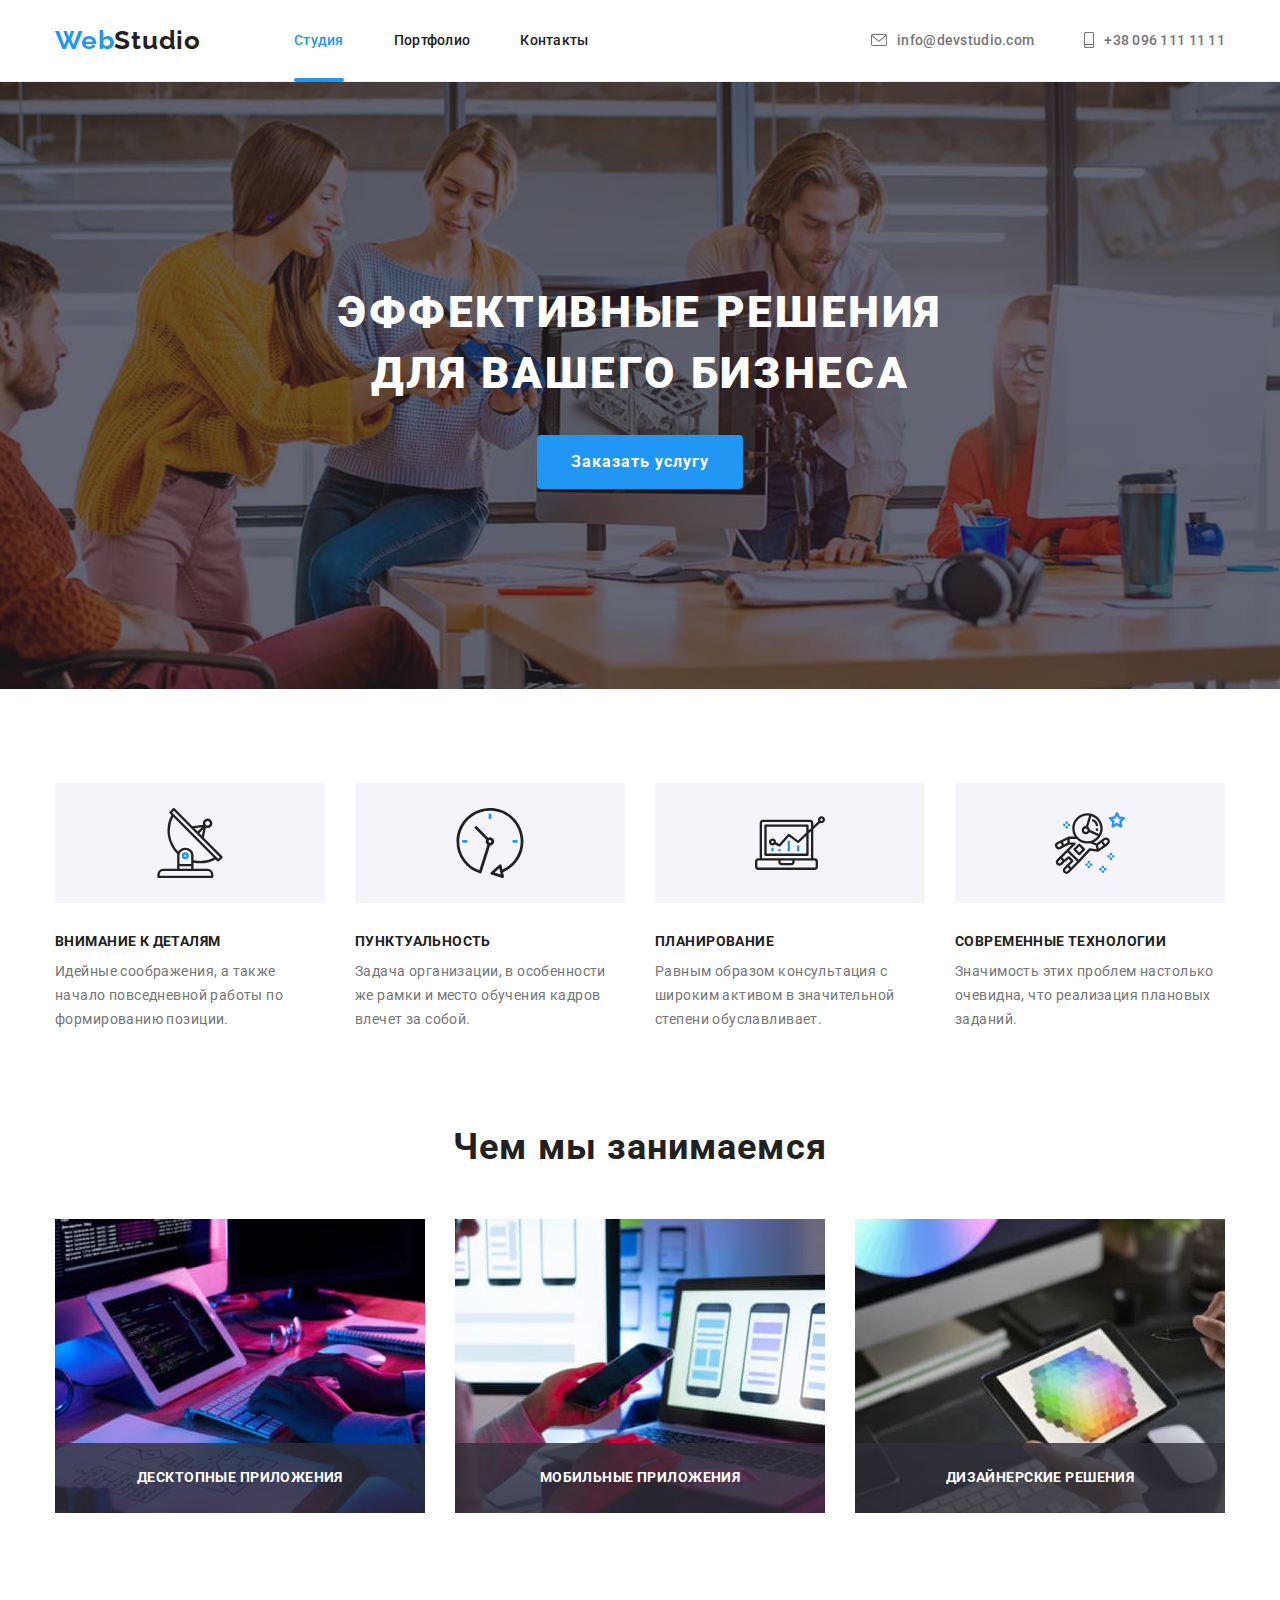
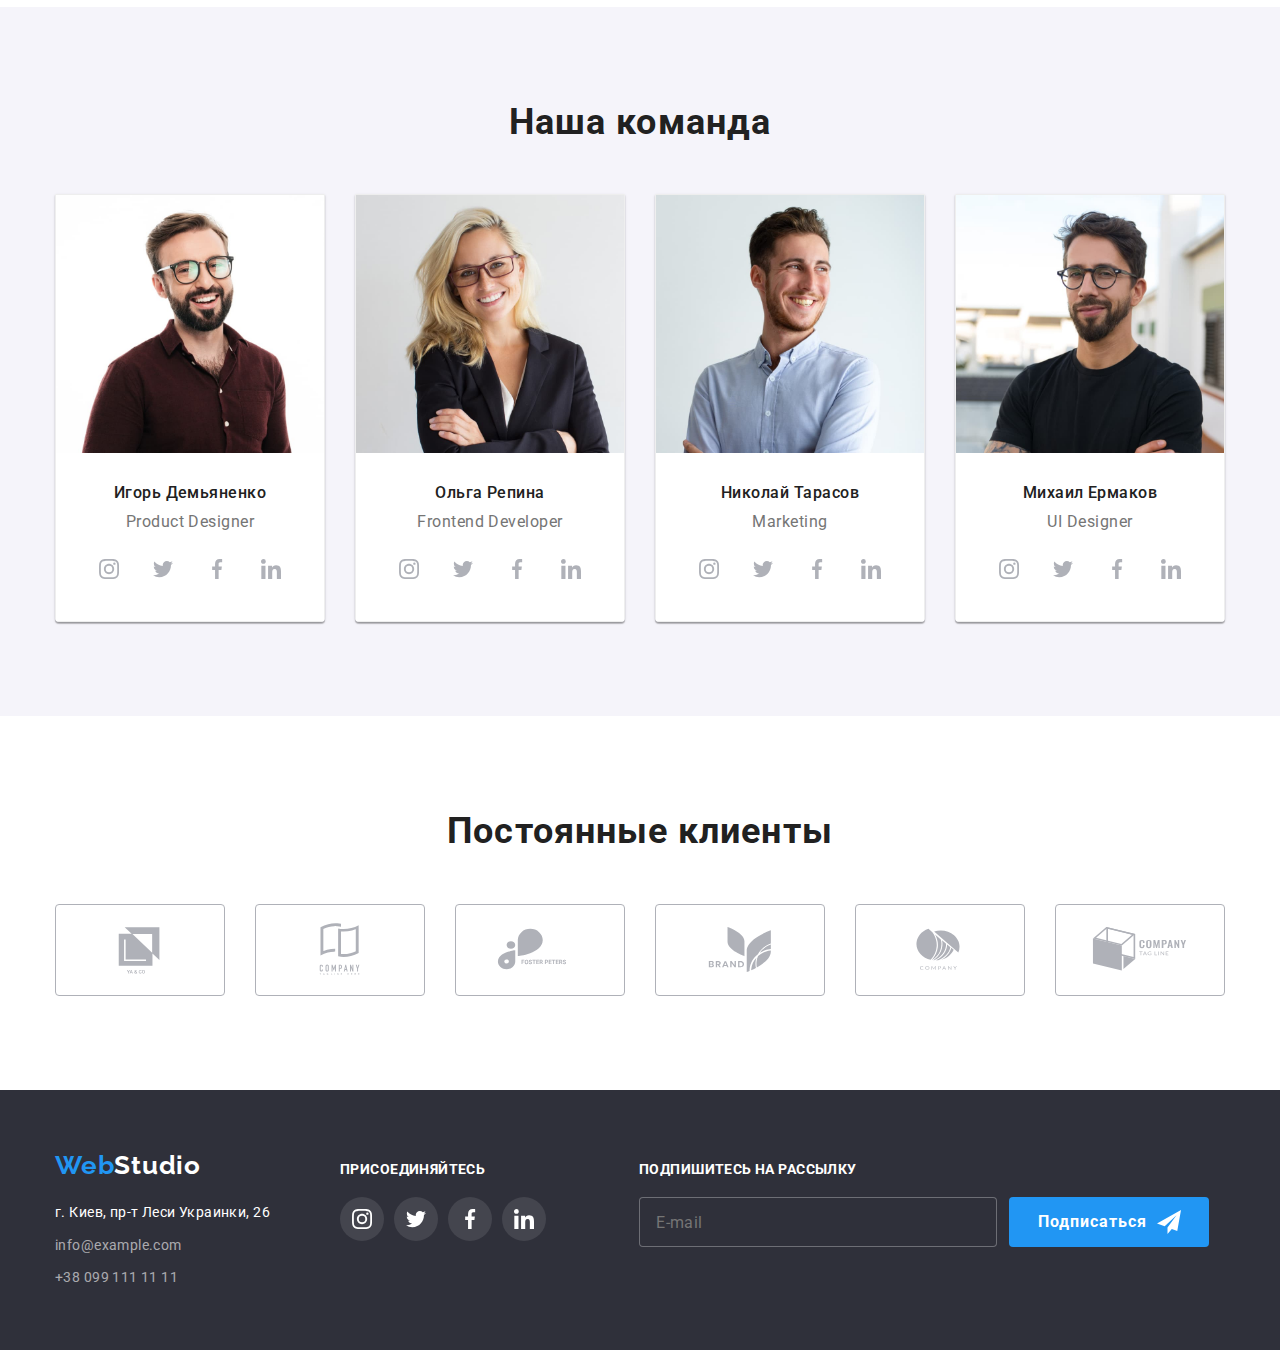
==== index.html @ 6ddccd4f "HW-6" ====
<!DOCTYPE html>
<html lang="ru">

<head>
    <meta charset="UTF-8">
    <meta http-equiv="X-UA-Compatible" content="IE=edge">
    <meta name="viewport" content="width=device-width, initial-scale=1.0">
    <title>Студия</title>
    <link href="https://fonts.googleapis.com/css2?family=Raleway:wght@700&family=Roboto:wght@400;500;700;900&display=swap"
        rel="stylesheet">
    <link rel="stylesheet" href="https://cdnjs.cloudflare.com/ajax/libs/modern-normalize/1.1.0/modern-normalize.min.css"/>
    <link rel="stylesheet" href="./css/style.css" />
    
</head>

<body>

        <header class="header">
            <div class="container main-nav">
                <nav class="header-nav">
                    <a href="" class="logo"><span class="logo-color">Web</span>Studio</a>
                    <ul class="site-nav">
                        <li class="item"> <a href="./index.html" class="link current currentLink">Студия</a></li>
                        <li class="item"> <a href="./portfolio.html" class="link">Портфолио</a></li>
                        <li class="item"> <a href="" class="link">Контакты</a></li>
                    </ul>
                </nav>

                <ul class="header-contacts">
                    <li class="item"> 
                        <a href="mailto:info@devstudio.com" class="contacts-link">
                            <svg class="icon-contacts" width="16" height="12">
                                <use href="./image/icons.svg#icon-envelope" width="16" height="12"></use>
                            </svg>info@devstudio.com</a>
                    </li>
                    <li class="item"> 
                        <a href="tel:+380961111111" class="contacts-link">
                            <svg class="icon-contacts" width="10" height="16">
                                <use href="./image/icons.svg#icon-smartphone"></use>
                            </svg>+38 096 111 11 11</a>
                    </li>
                </ul>
            </div>
        </header>

    <main>
        
        <section class="hero overlay">
            <div class="container">
                <h1 class="hero-tittle">Эффективные решения<br> для вашего бизнеса</h1>
                <button class="hero-button" type="button" data-modal-open>Заказать услугу</button>
            </div>
            <div class="backdrop is-hidden" data-modal>
                <div class="modal">
                    
                    <button class="modal-button" type="button" data-modal-close>
                        <svg class="icon-closeblack" width="18" height="18">
                            <use href="./image/symbol-defs.svg#icon-closeblack"></use></svg>
                            </button>
                            
                                <form class="form">
                                <div>
                                <h2 class="form-tittle">Оставьте свои данные, мы вам перезвоним</h2></div>
                            <div class="form-field">
                                <label for="name" class="form-text">Имя</label>
                                <input type="name" name="information" class="form-input">
                                <svg class="icon-form" width="18" height="18">
                                    <use href="./image/modal.svg#icon-person-black"></use>
                                </svg>
                            </div>
                            <div class="form-field">
                                <label for="tel" class="form-text">Телефон</label>
                                <input type="tel" name="information" class="form-input">
                                <svg class="icon-form" width="18" height="18">
                                    <use href="./image/modal.svg#icon-phone-black"></use>
                                </svg>
                            </div>
                            <div class="form-field">
                                <label for="email" class="form-text">Почта</label>
                                <input type="email" name="information" class="form-input">
                                <svg class="icon-form" width="18" height="18">
                                    <use href="./image/modal.svg#icon-email-black"></use>
                                </svg>
                            </div>
                            <div class="form-field">
                                <label for="" class="form-text">Комментарий</label>
                                <textarea placeholder="Введите текст" class="form-textarea"></textarea>
                            </div>
                            
                                <label class="form-label"> <input class="checkbox" type="checkbox" name="checkbox" value="" />
                                <svg class="icon-vector" width="16" height="15">
                                    <use href="./image/modal.svg#icon-vector"></use>
                                </svg>Соглашаюсь с рассылкой и принимаю
                                        <a href="">Условия договора</a>
                                </label>
                            
                                    <div><button type="submit" class="form-button">Отправить</button></div>
                                    
                            </form>                                    
                        </div>
            </div>
            
        </section>

        <section class="section">
            <div class="container">
                <h2 class="visually-hidden">Наши приимущуства</h2>
                <ul class="features-list">
                    <li class="features-item"> 
                        <div class="icon-fond">
                        <svg class="icon-features" width="70" height="70">
                            <use href="./image/icons.svg#icon-antenna"></use>
                        </svg></div>
                        <h3 class="features-tittle">Внимание к деталям</h3>
                        <p class="features-text">Идейные соображения, а также начало повседневной работы по формированию позиции.</p>
                    </li>
                    <li class="features-item">
                        <div class="icon-fond">
                        <svg class="icon-features" width="70" height="70">
                            <use href="./image/icons.svg#icon-clock"></use>
                        </svg></div>
                        <h3 class="features-tittle">Пунктуальность</h3>
                        <p class="features-text">Задача организации, в особенности же рамки и место обучения кадров влечет за собой.</p>
                    </li>
                    <li class="features-item">
                        <div class="icon-fond">
                        <svg class="icon-features" width="70" height="70">
                            <use href="./image/icons.svg#icon-diagram"></use>
                        </svg></div>
                        <h3 class="features-tittle">Планирование</h3>
                        <p class="features-text">Равным образом консультация с широким активом в значительной степени обуславливает.</p>
                    </li>
                    <li class="features-item">
                        <div class="icon-fond">
                        <svg class="icon-features" width="70" height="70">
                            <use href="./image/icons.svg#icon-astronaut"></use>
                        </svg></div>
                        <h3 class="features-tittle">Современные технологии</h3>
                        <p class="features-text">Значимость этих проблем настолько очевидна, что реализация плановых заданий.</p>
                    </li>
                </ul>
            </div>
        </section>

        <section class="section work-section">
            <div class="container">
                <h2 class="section-tittle">Чем мы занимаемся</h2>
                <ul class="work-list">
                    <li class="work-item">
                        <div class="thumb">
                            <img src="./image/box1.jpg" alt="создание сайтов" width="370">
                        <div class="thumb-label">
                            <p class="thumb-text">Десктопные приложения</p>
                            </div>
                        </div>
                    </li>
                    <li class="work-item">
                        <div class="thumb">
                        <img src="./image/box2.jpg" alt="создание приложений" width="370">
                        <div class="thumb-label">
                            <p class="thumb-text">Мобильные приложения</p>
                        </div>
                    </div>
                </li>
                    <li class="work-item">
                        <div class="thumb">
                        <img src="./image/box3.jpg" alt="графический дизайн" width="370">
                        <div class="thumb-label">
                            <p class="thumb-text">Дизайнерские решения</p>
                        </div>
                    </div>
                </li>
                </ul>
            </div>
        </section>

        <section class="section team-section">
            <div class="container">
                <h2 class="section-tittle">Наша команда</h2>
                <ul class="team-list">
                    <li class="team-item">
                        <img src="./image/img1..jpg" alt="имя и фото дизайнера" width="270">
                        <div class="card">
                            <h3 class="team-worker">Игорь Демьяненко</h3>
                            <p class="team-text">Product Designer</p>
                            <ul class="socialnet-list">
                                <li class="socialnet-item"><a href="" class="socialnet-link">
                                    <svg class="icon-socialnet" width="20" height="20">
                                        <use href="./image/icons.svg#icon-instagram"></use>
                                    </svg>
                                </a></li>
                                <li class="socialnet-item"><a href="" class="socialnet-link">
                                    <svg class="icon-socialnet" width="20" height="20">
                                        <use href="./image/icons.svg#icon-twitter"></use>
                                    </svg>
                                </a></li>
                                <li class="socialnet-item"><a href="" class="socialnet-link">
                                    <svg class="icon-socialnet" width="20" height="20">
                                        <use href="./image/icons.svg#icon-facebook"></use>
                                    </svg>
                                </a></li>
                                <li class="socialnet-item"><a href="" class="socialnet-link">
                                    <svg class="icon-socialnet" width="20" height="20">
                                    <use href="./image/icons.svg#icon-linkedin"></use>
                                </svg>
                                </a></li>
                            </ul>
                        </div>
                    </li>
                    <li class="team-item"> 
                        <img src="./image/img2..jpg" alt="имя и фото разработчика" width="270">
                        <div class="card">
                            <h3 class="team-worker">Ольга Репина</h3>
                            <p class="team-text">Frontend Developer</p>
                            <ul class="socialnet-list">
                                <li class="socialnet-item"><a href="" class="socialnet-link">
                                        <svg class="icon-socialnet" width="20" height="20">
                                            <use href="./image/icons.svg#icon-instagram"></use>
                                        </svg>
                                    </a></li>
                                <li class="socialnet-item"><a href="" class="socialnet-link">
                                        <svg class="icon-socialnet" width="20" height="20">
                                            <use href="./image/icons.svg#icon-twitter"></use>
                                        </svg>
                                    </a></li>
                                <li class="socialnet-item"><a href="" class="socialnet-link">
                                        <svg class="icon-socialnet" width="20" height="20">
                                            <use href="./image/icons.svg#icon-facebook"></use>
                                        </svg>
                                    </a></li>
                                <li class="socialnet-item"><a href="" class="socialnet-link">
                                        <svg class="icon-socialnet" width="20" height="20">
                                            <use href="./image/icons.svg#icon-linkedin"></use>
                                        </svg>
                                    </a></li>
                            </ul>
                        </div>
                    </li>
                    <li class="team-item">
                        <img src="./image/img3..jpg" alt="имя и фото маркетолога" width="270">
                        <div class="card">
                            <h3 class="team-worker">Николай Тарасов</h3>
                            <p class="team-text">Marketing</p>
                            <ul class="socialnet-list">
                                <li class="socialnet-item"><a href="" class="socialnet-link">
                                        <svg class="icon-socialnet" width="20" height="20">
                                            <use href="./image/icons.svg#icon-instagram"></use>
                                        </svg>
                                    </a></li>
                                <li class="socialnet-item"><a href="" class="socialnet-link">
                                        <svg class="icon-socialnet" width="20" height="20">
                                            <use href="./image/icons.svg#icon-twitter"></use>
                                        </svg>
                                    </a></li>
                                <li class="socialnet-item"><a href="" class="socialnet-link">
                                        <svg class="icon-socialnet" width="20" height="20">
                                            <use href="./image/icons.svg#icon-facebook"></use>
                                        </svg>
                                    </a></li>
                                <li class="socialnet-item"><a href="" class="socialnet-link">
                                        <svg class="icon-socialnet" width="20" height="20">
                                            <use href="./image/icons.svg#icon-linkedin"></use>
                                        </svg>
                                    </a></li>
                            </ul>
                        </div>
                    </li>
                    <li class="team-item">
                        <img src="./image/img4..jpg" alt="имя и фото дизайнера" width="270">
                        <div class="card">
                            <h3 class="team-worker">Михаил Ермаков</h3>
                            <p class="team-text">UI Designer</p>
                            <ul class="socialnet-list">
                                <li class="socialnet-item"><a href="" class="socialnet-link">
                                        <svg class="icon-socialnet" width="20" height="20">
                                            <use href="./image/icons.svg#icon-instagram"></use>
                                        </svg>
                                    </a></li>
                                <li class="socialnet-item"><a href="" class="socialnet-link">
                                        <svg class="icon-socialnet" width="20" height="20">
                                            <use href="./image/icons.svg#icon-twitter"></use>
                                        </svg>
                                    </a></li>
                                <li class="socialnet-item"><a href="" class="socialnet-link">
                                        <svg class="icon-socialnet" width="20" height="20">
                                            <use href="./image/icons.svg#icon-facebook"></use>
                                        </svg>
                                    </a></li>
                                <li class="socialnet-item"><a href="" class="socialnet-link">
                                        <svg class="icon-socialnet" width="20" height="20">
                                            <use href="./image/icons.svg#icon-linkedin"></use>
                                        </svg>
                                    </a></li>
                            </ul>
                        </div>
                    </li>
                </ul>
            </div>
        </section>

        
        <section class="section">
            <div class="container ">
                <h2 class="section-tittle">Постоянные клиенты</h2>
                <ul class="clients-list">
                    <li class="clients-item"><a href="" class="clients-link">
                        <svg class="icon-clients" width="106" height="60">
                            <use href="./image/icons.svg#icon-group1"></use>
                        </svg>
                    </a></li>
                    <li class="clients-item"><a href="" class="clients-link">
                        <svg class="icon-clients" width="106" height="60">
                            <use href="./image/icons.svg#icon-group2"></use>
                        </svg>
                    </a></li>
                    <li class="clients-item"><a href="" class="clients-link">
                        <svg class="icon-clients" width="106" height="60">
                            <use href="./image/icons.svg#icon-group4"></use>
                        </svg>
                    </a></li>
                    <li class="clients-item"><a href="" class="clients-link">
                        <svg class="icon-clients" width="106" height="60">
                            <use href="./image/icons.svg#icon-group5"></use>
                        </svg>
                    </a></li>
                    <li class="clients-item"><a href="" class="clients-link">
                        <svg class="icon-clients" width="106" height="60">
                            <use href="./image/icons.svg#icon-group3"></use>
                        </svg>
                    </a></li>
                    <li class="clients-item"><a href="" class="clients-link">
                        <svg class="icon-clients" width="106" height="60">
                            <use href="./image/icons.svg#icon-group6"></use>
                        </svg>
                    </a></li>
                </ul>
            </div>
        </section>

    </main>

    <footer class="footer">
        <div class="container footer-container">
        <div>
            <a href="" class="footer-logo"><span class="logo-color">Web</span>Studio</a>
            <address>
                <ul>
                    <li class="footer-item"><a href="https://goo.gl/maps/HtZ4afdVrEfR3vtr7" class="links footer-address">г. Киев, пр-т Леси Украинки, 26</a></li>
                    <li class="footer-item"><a href="mailto:info@example.com" class="links footer-contacts">info@example.com</a></li>
                    <li class="footer-item"><a href="tel:+380991111111" class="links footer-contacts">+38 099 111 11 11</a></li>
                </ul>
            </address>
        </div>

        <div class="footer-socialnet">
                <p class="footer-text">Присоединяйтесь</p>
                    <ul class="footer-list">
                        <li class="footer-item-icon"><a href="" class="footer-link-icon">
                            <svg class="icon-footer" width="20" height="20">
                                <use href="./image/icons.svg#icon-instagram"></use>
                            </svg>
                        </a></li>
                        <li class="footer-item-icon"><a href="" class="footer-link-icon">
                            <svg class="icon-footer" width="20" height="20">
                                <use href="./image/icons.svg#icon-twitter"></use>
                            </svg>
                        </a></li>
                        <li class="footer-item-icon"><a href="" class="footer-link-icon">
                            <svg class="icon-footer" width="20" height="20">
                                <use href="./image/icons.svg#icon-facebook"></use>
                            </svg>
                        </a></li>
                        <li class="footer-item-icon"><a href="" class="footer-link-icon">
                            <svg class="icon-footer" width="20" height="20">
                                <use href="./image/icons.svg#icon-linkedin"></use>
                            </svg>
                        </a></li>
                    </ul>
                </div>

                <div class="subscription">
                    <div class="footer-subs">
                        <p class="footer-text">Подпишитесь на рассылку</p>
                        <form class="footer-form">
                            <input type="email" name="email" placeholder="E-mail" class="footer-input">
                        </form>
                    </div>
                        <div class="footer-button-icon">
                            <button type="button" class="footer-button">Подписаться <svg class="icon-telegram" width="24" height="24">
                                <use href="./image/modal.svg#icon-icon-send"></use>
                            </svg></button>
                            
                        </div>
                    </div>
            </div>
        
    </footer>
    
    <script src="./js/modal.js"></script>
</body>

</html>
---- css/style.css ----
:root {
  --primary-text-color: #757575;
  --tittle-text-color: #212121;
  --accent-color: #2196f3;
  --first-background-color: #ffffff;
  --secondary-background-color: #f5f4fa;
  --icon-color: #afb1b8;
  --timing-function: cubic-bezier(0.4, 0, 0.2, 1);
}

body {
  font-family: 'Roboto', sans-serif;
  font-style: normal;
  color: var(--primary-text-color);
  background-color: var(--first-background-color);
}
/* **************КОНТЕЙНЕР************* */
.container {
  margin-left: auto;
  margin-right: auto;
  width: 1200px;
  padding-left: 15px;
  padding-right: 15px;
}

/* *****************Утилиты ****************/
ul {
  padding: 0;
  margin: 0;
  list-style: none;
}
p {
  margin: 0;
  padding: 0;
}
section {
  padding-top: 94px;
  padding-bottom: 94px;
}
img {
  display: block;
  max-width: 100%;
  height: auto;
}

/* ОФОРМЛЕНИЕ ШАПКИ */

.header {
  border-bottom: 1px solid #eeeeee;
}
.main-nav {
  display: flex;
  align-items: center;
}
.header-nav {
  display: flex;
  align-items: center;
}
.logo-color {
  color: #2196f3;
}

.logo {
  display: block;

  text-decoration: none;
  color: var(--tittle-text-color);
  font-family: Raleway;
  font-weight: 700;
  font-size: 26px;
  line-height: 1.2;
  letter-spacing: 0.03em;
}
.site-nav {
  display: flex;
  margin-left: 93px;
}

.item:not(:last-child) {
  margin-right: 50px;
}

.link {
  display: block;
  padding-top: 32px;
  padding-bottom: 32px;

  color: var(--tittle-text-color);
  text-decoration: none;
  font-size: 14px;
  line-height: 1.2;
  font-weight: 500;
  letter-spacing: 0.02em;

  position: relative;
}
.current::after {
  content: '';

  display: block;
  height: 4px;
  width: 100%;
  background-color: var(--accent-color);
  border-radius: 2px;

  position: absolute;
  left: 0;
  bottom: -1px;
}
.currentLink {
  color: var(--accent-color);
}
.link:hover,
.link:focus {
  color: var(--accent-color);
  transition: color 250ms var(--timing-function);
}

.header-contacts {
  display: flex;
  margin-left: auto;
}

.contacts-link {
  text-decoration: none;
  color: var(--primary-text-color);
  font-size: 14px;
  line-height: 1.2;
  font-weight: 500;
  letter-spacing: 0.02em;

  display: flex;
  align-items: center;
}
.contacts-link:hover,
.contacts-link:focus {
  color: var(--accent-color);
  transition: color 250ms var(--timing-function);
}
.icon-contacts {
  margin-right: 10px;
  fill: currentColor;
}
.icon-contacts:hover {
  fill: var(--accent-color);
  transition: fill 250ms var(--timing-function);
}
/************************ ГЕРОЙ************************* */
.overlay {
  max-width: 1600px;
  min-height: 600px;
  margin-left: auto;
  margin-right: auto;
  background: linear-gradient(to right, rgba(47, 48, 58, 0.4), rgba(47, 48, 58, 0.4)),
    url('../image/./img-hero.jpg');
  background-repeat: no-repeat;
  background-size: cover;
  background-position: 50% 50%;
}
.hero {
  padding: 200px 0;
  text-align: center;

  color: var(--first-background-color);
  background-color: #2f303a;
}
.hero-tittle {
  margin-top: 0px;
  margin-bottom: 30px;

  font-family: inherit;
  font-weight: 900;
  font-size: 44px;
  line-height: 1.4;

  letter-spacing: 0.06em;
  text-transform: uppercase;
}

.hero-button {
  padding: 10px 32px;
  border-radius: 4px;
  min-width: 200px;

  color: var(--first-background-color);
  background-color: var(--accent-color);
  border-color: transparent;

  font-family: inherit;
  font-weight: 700;
  font-size: 16px;
  line-height: 1.9;
  letter-spacing: 0.06em;
  cursor: pointer;
}
/* *******************Модальное окно************ */
.backdrop {
  position: fixed;
  top: 0;
  left: 0;

  width: 100%;
  height: 100%;

  background-color: rgba(0, 0, 0, 0.1);
  z-index: 1;

  opacity: 1;
  transition: opacity 250ms var(--timing-function);
}
.backdrop.is-hidden {
  opacity: 0;
  pointer-events: none;
  visibility: hidden;
  transition: opacity 250ms var(--timing-function);
}
.backdrop.is-hidden .modal {
  transform: translate(-50%, -50%) scale(0.5);
}
.modal {
  position: absolute;
  top: 50%;
  left: 50%;
  visibility: visible;

  width: 528px;
  height: 581px;

  background-color: var(--first-background-color);
  transform: translate(-50%, -50%) scale(1);
  transition: transform 250ms var(--timing-function);
}
.modal-button {
  position: relative;

  width: 30px;
  height: 30px;
  border-radius: 50%;

  cursor: pointer;
  border: 1px solid rgba(0, 0, 0, 0.1);
  background-color: inherit;

  display: flex;
  margin-left: auto;
  top: 8px;
  right: 8px;
}
.icon-closeblack {
  position: absolute;
  top: 50%;
  left: 50%;
  transform: translate(-50%, -50%);
}
.modal-button:hover .icon-closeblack {
  fill: var(--accent-color);
  transition: fill 250ms var(--timing-function);
}
.form {
  color: #212121;
  width: 448px;
  height: 332px;
  margin-left: auto;
  margin-right: auto;
}
.form-tittle {
  font-weight: 700;
  font-size: 20px;
  line-height: 1.2;
  letter-spacing: 0.03em;
  text-align: center;
  margin: 0;
  margin-bottom: 12px;
}
.form-text {
  font-weight: inherit;
  font-size: 12px;
  line-height: 1.2;
  letter-spacing: 0.01em;

  color: var(--primary-text-color);
  text-align: start;
  margin-bottom: 4px;
}
.form-input {
  display: flex;
  padding-left: 42px;

  width: 100%;
  height: 40px;
  border-radius: 4px;
  border: 1px solid rgba(33, 33, 33, 0.2);

  outline-color: var(--accent-color);
}

.form-textarea {
  height: 120px;
  border-radius: 4px;
  border: 1px solid rgba(33, 33, 33, 0.2);
  padding: 11px 12px;
}

.form-label {
  font-size: 14px;
  line-height: 1.7;
  letter-spacing: 0.03em;

  color: var(--primary-text-color);
}

.form-label a {
  color: var(--accent-color);
}
.form-button {
  padding: 10px 55px;
  border-radius: 4px;
  min-width: 200px;

  color: var(--first-background-color);
  background-color: var(--accent-color);
  border-color: transparent;

  font-family: inherit;
  font-weight: 700;
  font-size: 16px;
  line-height: 1.9;
  letter-spacing: 0.06em;
  cursor: pointer;
}
.form-field {
  display: flex;
  flex-direction: column;
  margin-bottom: 10px;

  position: relative;
}
.icon-form {
  position: absolute;
  top: 50%;
  left: 12px;

  display: block;
  width: 18px;
  height: 18px;
  transition: transform 250ms var(--accent-color);
}
.form-input:focus + .icon-form {
  fill: var(--accent-color);
  transform: fill 250ms var(--accent-color);
}
.form-textarea {
  font-size: 14px;
  line-height: 1.2;
  letter-spacing: 0.01em;

  color: rgba(117, 117, 117, 0.5);
  outline-color: var(--accent-color);
}
.checkbox {
  position: absolute;
  width: 1px;
  height: 1px;
  margin: -1px;
  border: 0;
  padding: 0;
  clip: rect(0 0 0 0);
  overflow: hidden;
}
.icon-vector {
  margin-right: 7px;
  display: block;

  transition: transform 250ms var(--timing-function);
}
.form-label {
  display: flex;
  align-items: center;
  justify-content: center;
  margin-bottom: 30px;
  transition: transform 250ms var(--timing-function);
}
.checkbox:checked + .icon-vector {
  background-color: var(--accent-color);
  fill: var(--accent-color);
  transform: scale(1.2) 250ms var(--timing-function);

  border-radius: 2px;
  background-image: url(../image/vector.svg);
  background-size: contain;
  background-origin: border-box;
  background-repeat: no-repeat;
  background-position: 50% 50%;
}
/* ****************************Преимущества************************ */
.features-list {
  display: flex;
  flex-wrap: wrap;
}
.features-item {
  width: 270px;
}
.features-item:not(:last-child) {
  margin-right: 30px;
}

.visually-hidden {
  position: absolute;
  clip: rect(0 0 0 0);
  width: 1px;
  height: 1px;
  margin: -1px;
}

.features-tittle {
  margin-top: 0;
  margin-bottom: 10px;

  color: var(--tittle-text-color);
  font-weight: 700;
  font-size: 14px;
  line-height: 1.2;
  letter-spacing: 0.03em;
  text-transform: uppercase;
}
.features-text {
  font-family: inherit;
  font-weight: 400;
  font-size: 14px;
  line-height: 1.7;
  letter-spacing: 0.03em;
}
.icon-features {
  display: block;
}
.icon-fond {
  display: flex;
  justify-content: center;
  align-items: center;
  width: 270px;
  height: 120px;
  background-color: var(--secondary-background-color);
  margin-bottom: 30px;
}

/* ***********************Чем мы занимаемся************************** */
.work-section {
  padding-top: 0;
}
.section-tittle {
  margin-top: 0;
  margin-bottom: 50px;

  color: var(--tittle-text-color);
  font-family: inherit;
  font-weight: 700;
  font-size: 36px;
  line-height: 1.2;
  text-align: center;
  letter-spacing: 0.03em;
}
.work-list {
  display: flex;
}
.work-item:not(:last-child) {
  margin-right: 30px;
}
.thumb-label {
  width: 370px;
  height: 70px;
  background-color: rgba(47, 48, 58, 0.8);
  position: absolute;
  display: flex;
  justify-content: center;
  align-items: center;
}
.thumb {
  display: flex;
  justify-content: center;
  align-items: flex-end;
  position: relative;
}
.thumb-text {
  color: var(--first-background-color);
  font-weight: 700;
  font-size: 14px;
  line-height: 1.2;
  letter-spacing: 0.03em;
  text-transform: uppercase;
}

/* *************************Наша команда ********************************/

.card {
  padding-top: 30px;
  padding-bottom: 30px;
  text-align: center;
  background-color: var(--first-background-color);
}
.team-item {
  border: 1px solid #eeeeee;
  box-shadow: 0 2px 1px rgba(0, 0, 0, 0.2), 0 1px 1px rgba(0, 0, 0, 0.14),
    0 1px 3px rgba(0, 0, 0, 0.12);
  border-bottom-right-radius: 4px;
  border-bottom-left-radius: 4px;
}
.team-section {
  background-color: var(--secondary-background-color);
}

.team-list {
  display: flex;
}
.team-item:not(:last-child) {
  margin-right: 30px;
}
.team-worker {
  margin-top: 0;
  margin-bottom: 10px;

  color: var(--tittle-text-color);
  font-family: inherit;
  font-weight: 500;
  font-size: 16px;
  line-height: 1.2;
  letter-spacing: 0.03em;
}
.team-text {
  font-family: inherit;
  font-size: 16px;
  line-height: 1.2;
  letter-spacing: 0.03em;
}

/************ Иконки соцсетей************ */
.socialnet-list {
  display: flex;
  justify-content: center;
  margin-top: 16px;
}
.icon-socialnet {
  width: 20px;
  height: 20px;
  display: flex;
  fill: var(--icon-color);

  transition: fill 250ms var(--timing-function);
}

.socialnet-item {
  width: 44px;
  height: 44px;
}
.socialnet-link {
  display: flex;
  justify-content: center;
  align-items: center;
  width: 100%;
  height: 100%;
  border-radius: 50%;
}

.socialnet-link:hover .icon-socialnet,
.socialnet-link:focus .icon-socialnet {
  fill: var(--first-background-color);
  transition: fill 250ms var(--timing-function);
}
.socialnet-link:hover,
.socialnet-link:focus {
  background-color: var(--accent-color);
  transition: background-color 250ms var(--timing-function);
}
.socialnet-item:not(:last-child) {
  margin-right: 10px;
}

/****************** Постоянные клиенты **************/
.clients-list {
  display: flex;
}

.clients-item {
  width: 170px;
  height: 92px;
}

.clients-item:not(:last-child) {
  margin-right: 30px;
}
.clients-link {
  width: 100%;
  height: 100%;
  display: flex;
  fill: #afb1b8;
  justify-content: center;
  align-items: center;

  border: 1px solid #afb1b8;
  border-radius: 4px;
}

.icon-clients {
  justify-content: center;
  align-items: center;

  transition: fill 250ms var(--timing-function);
}
.clients-link:hover,
.clients-link:focus {
  fill: var(--accent-color);
  border: 1px solid var(--accent-color);
  transition: border 250ms var(--timing-function);
}

/* ****Фильтр по проэктам******************** */
/* КНОПКИ */

.filters-nav {
  display: flex;
  justify-content: center;
}
.filters-button:not(:last-child) {
  margin-right: 8px;
}
.button {
  padding: 6px 22px;
  border-radius: 4px;
  min-width: 73px;

  color: var(--tittle-text-color);
  background-color: #f5f4fa;
  font-family: 'Roboto';
  font-size: 16px;
  font-weight: 500;
  line-height: 1.6;
  letter-spacing: 0.03em;
  text-align: center;
  border-color: transparent;
  cursor: pointer;
}

.button:hover,
.button:focus {
  color: var(--first-background-color);
  background-color: var(--accent-color);
  box-shadow: 0px 2px 2px rgba(0, 0, 0, 0.12), 0 1px 2px rgba(0, 0, 0, 0.08),
    0 3px 1px rgba(0, 0, 0, 0.1);
  transition: background-color 250ms var(--timing-function), color 250ms var(--timing-function),
    box-shadow 250ms var(--timing-function);
}

/********************************** Проэкты ******************************/
.projects-list {
  display: flex;
  flex-wrap: wrap;
  margin-right: -30px;
  margin-bottom: -30px;
  margin-top: 50px;
}
.projects-item {
  flex-basis: calc(100% / 3 - 30px);
  margin-right: 30px;
  margin-bottom: 30px;
}
.projects-link {
  display: block;
  text-decoration: none;
}
.projects-link:hover,
.projects-link:focus {
  box-shadow: 1px 4px 6px rgba(0, 0, 0, 0.16), 0 4px 4px rgba(0, 0, 0, 0.06),
    0 1px 1px rgba(0, 0, 0, 0.12);
  transition: box-shadow 250ms var(--timing-function);
}
.card-projects {
  padding: 20px 24px;
  border: 1px solid #eeeeee;
}

.projects-tittle {
  margin-top: 0px;
  margin-bottom: 4px;

  color: var(--tittle-text-color);
  font-size: 18px;
  line-height: 2;
  font-family: inherit;
  font-weight: 700;
  letter-spacing: 0.06em;
}
.projects-text {
  color: var(--primary-text-color);
  font-family: inherit;
  font-weight: 400;
  font-size: 16px;
  line-height: 1.9;
  letter-spacing: 0.03em;
}

.projects-overlay-text {
  position: absolute;

  font-size: 18px;
  line-height: 1.6;
  letter-spacing: 00.03em;

  color: var(--first-background-color);
  padding: 63px 24px;
}

.projects-thumb {
  position: relative;
  overflow: hidden;
}
.projects-overlay {
  position: absolute;
  top: 0;
  left: 0;
  width: 100%;
  height: 100%;

  background-color: rgba(33, 150, 243, 0.9);
  transform: translateY(100%);
  transition: transform 250ms var(--timing-function);
}
.projects-link:hover .projects-overlay,
.projects-link:focus .projects-overlay {
  transform: translateY(0);
}

/* *************************************Футер ************************** */

.footer-item {
  display: block;
}
.footer-item:not(:last-child) {
  margin-bottom: 9px;
}

.footer {
  background-color: #2f303a;

  padding-top: 60px;
  padding-bottom: 60px;
}
.footer-logo {
  display: block;
  margin-bottom: 20px;

  color: var(--first-background-color);
  text-decoration: none;
  font-family: Raleway;
  font-weight: 700;
  font-size: 26px;
  line-height: 1.2;
  letter-spacing: 0.03em;
}
.links {
  display: block;
  text-decoration: none;
  font-size: 14px;
  line-height: 1.7;
  font-family: inherit;
  font-style: normal;
  letter-spacing: 0.03em;
}
.footer-address {
  color: var(--first-background-color);
}
.footer-contacts {
  color: rgba(255, 255, 255, 0.6);
}
.footer-contacts:hover,
.footer-contacts:focus {
  color: var(--accent-color);
  transition: color 250ms var(--timing-function);
}

/* Присоединяйтесь */

.footer-container {
  display: flex;
  align-items: baseline;
}
.footer-socialnet {
  margin-left: 70px;
}
.icon-footer {
  justify-content: center;
  align-items: center;

  fill: var(--first-background-color);
}

.footer-item-icon {
  width: 44px;
  height: 44px;
}
.footer-link-icon {
  width: 100%;
  height: 100%;
  display: flex;
  justify-content: center;
  align-items: center;
  background-color: rgba(255, 255, 255, 0.1);
  border-radius: 50%;
}
.footer-item-icon:not(:last-child) {
  margin-right: 10px;
}

.footer-link-icon:hover,
.footer-link-icon:focus {
  background-color: var(--accent-color);
  transition: background-color 250ms var(--timing-function);
}

.footer-list {
  display: flex;
  margin-top: 20px;
}
.footer-text {
  margin: 0;

  color: var(--first-background-color);
  font-weight: 700;
  font-size: 14px;
  line-height: 1.2;
  letter-spacing: 0.03em;
  text-transform: uppercase;
}
/******** Подписка************* */
.subscription {
  display: flex;
  align-items: flex-end;
}
.footer-subs {
  margin-left: 93px;
}
.footer-form {
  margin-top: 20px;
  width: 358px;
  height: 50px;
}
.footer-input {
  width: 358px;
  height: 50px;
  background-color: #2f303a;
  border: 1px solid rgba(255, 255, 255, 0.3);
  border-radius: 4px;

  padding-left: 16px;
  line-height: 1.3;
  letter-spacing: 0.03em;
  transition: transform 250ms var(--accent-color);
}
.footer-input:focus {
  border-color: var(--accent-color);
  transform: border-color 250ms var(--timing-function);
}
.footer-button {
  display: flex;
  align-items: center;
  justify-content: center;

  width: 200px;
  height: 50px;
  font-weight: 700;
  line-height: 1.9;
  letter-spacing: 0.06em;

  color: var(--first-background-color);
  background-color: var(--accent-color);
  border: transparent;
  border-radius: 4px;
  cursor: pointer;

  margin-left: 12px;
  padding: 10px 28px 10px 29px;
}
.icon-telegram {
  display: block;
  margin-left: 10px;
}
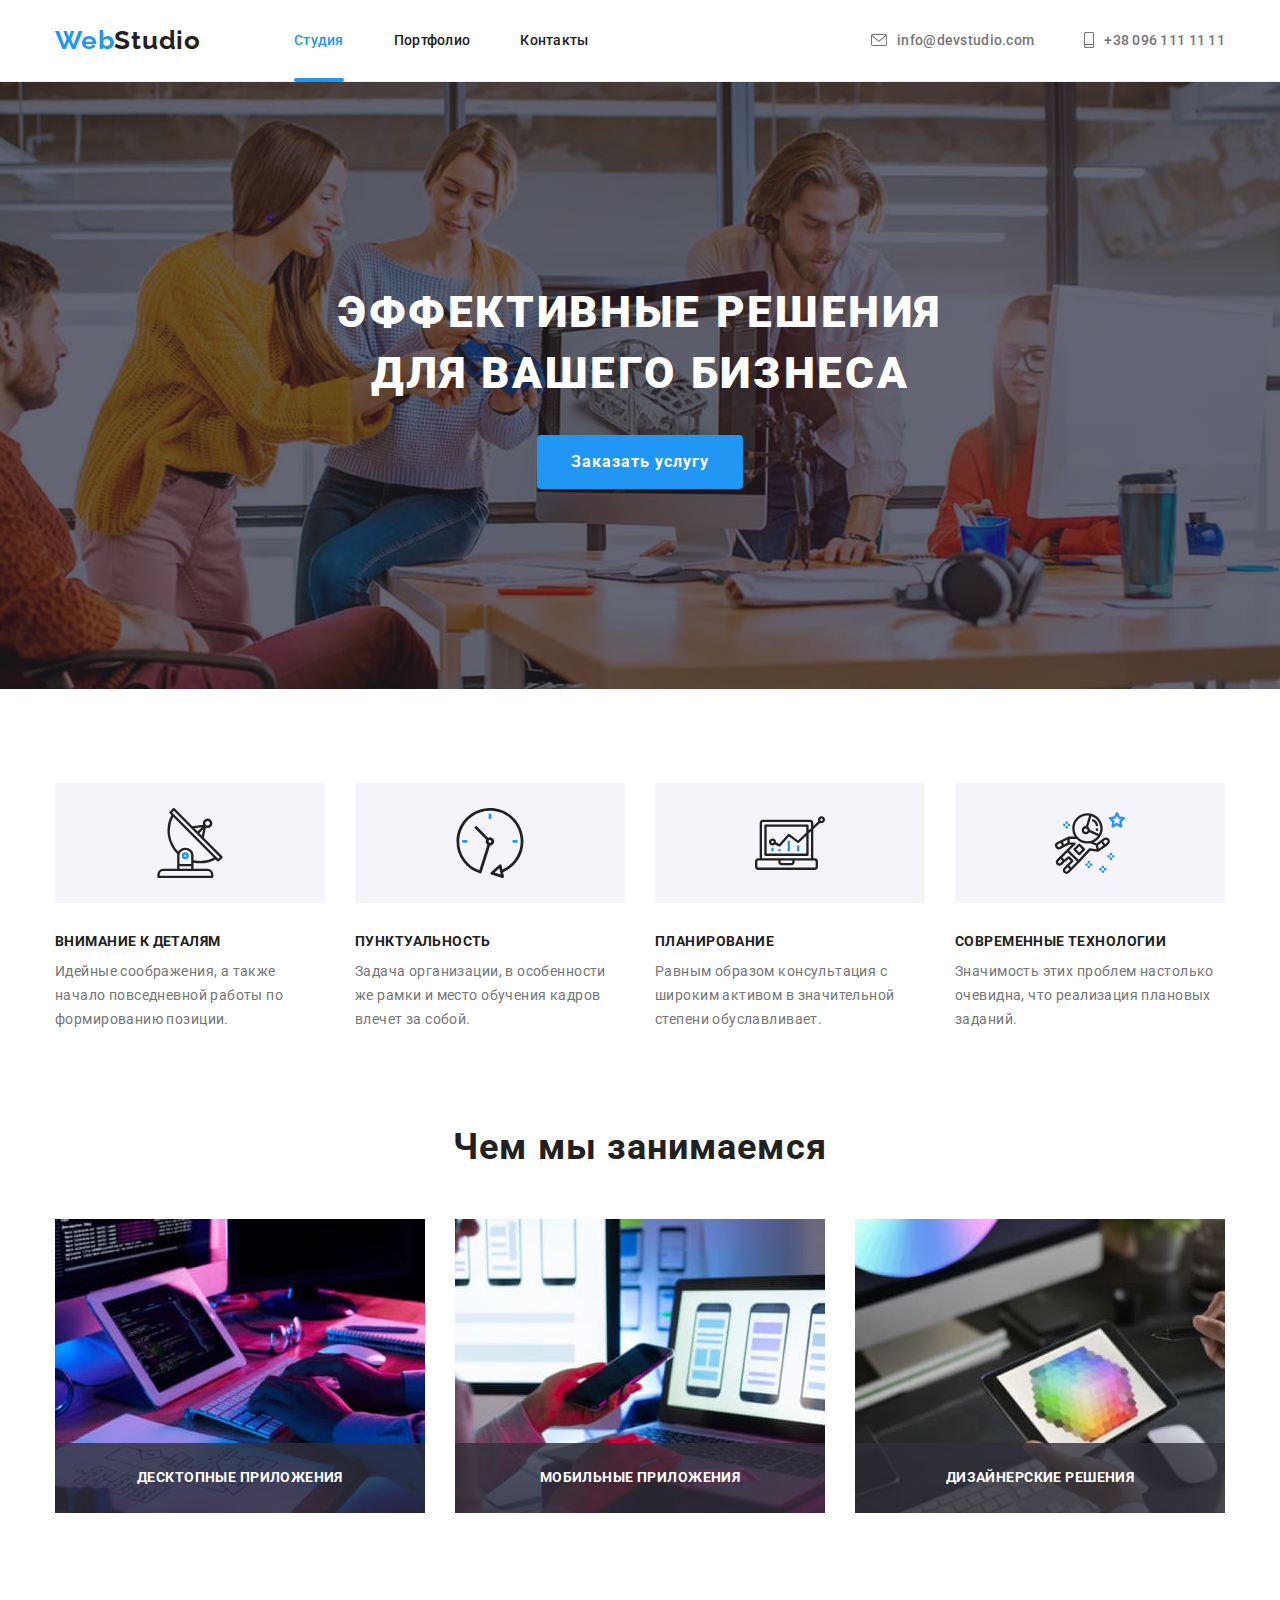
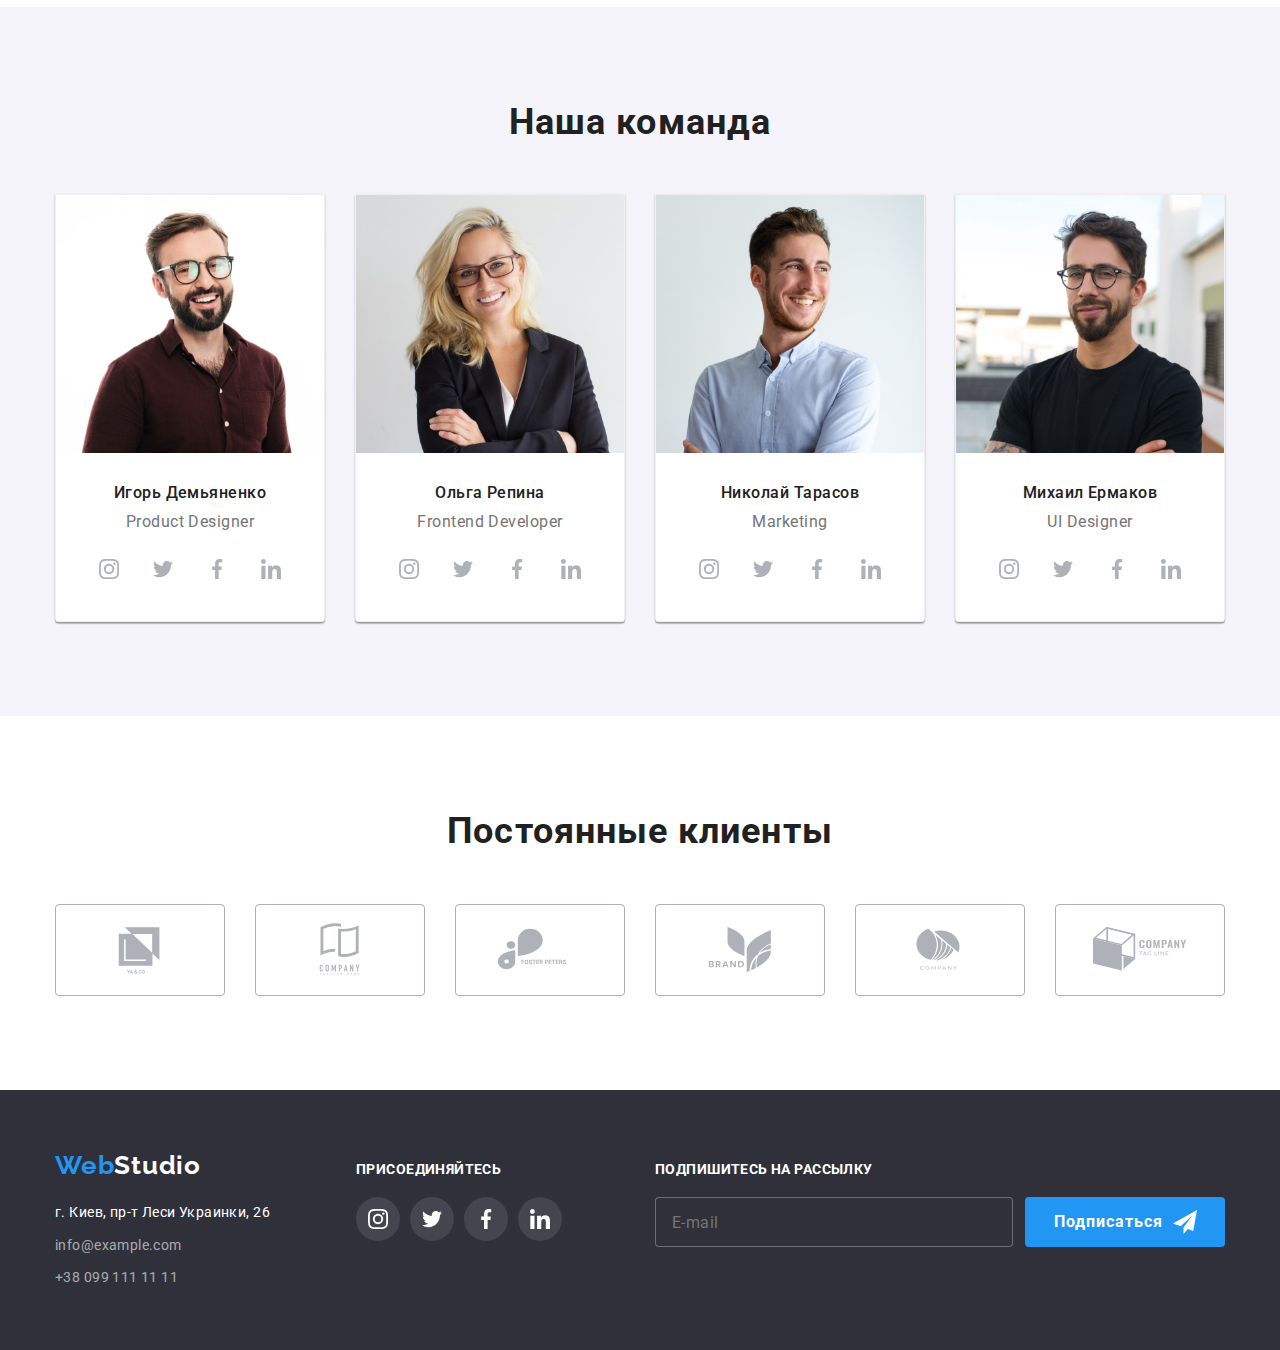
==== commit cf29d49a: "доработакаHW6" ====
--- a/index.html
+++ b/index.html
@@ -59,32 +59,31 @@
                             </button>
                             
                                 <form class="form">
-                                <div>
-                                <h2 class="form-tittle">Оставьте свои данные, мы вам перезвоним</h2></div>
+                                    <h2 class="form-tittle">Оставьте свои данные, мы вам перезвоним</h2>
                             <div class="form-field">
                                 <label for="name" class="form-text">Имя</label>
-                                <input type="name" name="information" class="form-input">
+                                <input type="name" name="information" id="name" class="form-input">
                                 <svg class="icon-form" width="18" height="18">
                                     <use href="./image/modal.svg#icon-person-black"></use>
                                 </svg>
                             </div>
                             <div class="form-field">
                                 <label for="tel" class="form-text">Телефон</label>
-                                <input type="tel" name="information" class="form-input">
+                                <input type="tel" name="information" id="tel" class="form-input">
                                 <svg class="icon-form" width="18" height="18">
                                     <use href="./image/modal.svg#icon-phone-black"></use>
                                 </svg>
                             </div>
                             <div class="form-field">
                                 <label for="email" class="form-text">Почта</label>
-                                <input type="email" name="information" class="form-input">
+                                <input type="email" name="information" id="email" class="form-input">
                                 <svg class="icon-form" width="18" height="18">
                                     <use href="./image/modal.svg#icon-email-black"></use>
                                 </svg>
                             </div>
-                            <div class="form-field">
-                                <label for="" class="form-text">Комментарий</label>
-                                <textarea placeholder="Введите текст" class="form-textarea"></textarea>
+                            <div class="form-field-textarea">
+                                <label for="text" class="form-text">Комментарий</label>
+                                <textarea placeholder="Введите текст" id="text" class="form-textarea"></textarea>
                             </div>
                             
                                 <label class="form-label"> <input class="checkbox" type="checkbox" name="checkbox" value="" />
@@ -93,8 +92,7 @@
                                 </svg>Соглашаюсь с рассылкой и принимаю
                                         <a href="">Условия договора</a>
                                 </label>
-                            
-                                    <div><button type="submit" class="form-button">Отправить</button></div>
+                                <button type="submit" class="form-button">Отправить</button>
                                     
                             </form>                                    
                         </div>
@@ -341,7 +339,7 @@
 
     <footer class="footer">
         <div class="container footer-container">
-        <div>
+        <div class="studio-contacts">
             <a href="" class="footer-logo"><span class="logo-color">Web</span>Studio</a>
             <address>
                 <ul>
@@ -379,19 +377,20 @@
                 </div>
 
                 <div class="subscription">
-                    <div class="footer-subs">
-                        <p class="footer-text">Подпишитесь на рассылку</p>
+                    
                         <form class="footer-form">
-                            <input type="email" name="email" placeholder="E-mail" class="footer-input">
+                            <div class="subscribe">
+                            <div>
+                            <p class="footer-text">Подпишитесь на рассылку</p>
+                            <input type="email" name="email" placeholder="E-mail" class="footer-input"></div>
+                            <div class="subscribe-button">
+                                <button type="submit" class="footer-button">Подписаться <svg class="icon-telegram" width="24" height="24">
+                                        <use href="./image/modal.svg#icon-icon-send"></use>
+                                    </svg></button>
+                            </div>
+                            </div>
                         </form>
-                    </div>
-                        <div class="footer-button-icon">
-                            <button type="button" class="footer-button">Подписаться <svg class="icon-telegram" width="24" height="24">
-                                <use href="./image/modal.svg#icon-icon-send"></use>
-                            </svg></button>
-                            
-                        </div>
-                    </div>
+                </div>
             </div>
         
     </footer>
--- a/css/style.css
+++ b/css/style.css
@@ -222,6 +222,7 @@
   top: 50%;
   left: 50%;
   visibility: visible;
+  padding: 40px;
 
   width: 528px;
   height: 581px;
@@ -231,7 +232,7 @@
   transition: transform 250ms var(--timing-function);
 }
 .modal-button {
-  position: relative;
+  position: absolute;
 
   width: 30px;
   height: 30px;
@@ -258,10 +259,6 @@
 }
 .form {
   color: #212121;
-  width: 448px;
-  height: 332px;
-  margin-left: auto;
-  margin-right: auto;
 }
 .form-tittle {
   font-weight: 700;
@@ -293,12 +290,26 @@
 
   outline-color: var(--accent-color);
 }
-
+.form-field-textarea {
+  display: flex;
+  flex-direction: column;
+
+  position: relative;
+  margin-bottom: 20px;
+}
 .form-textarea {
+  font-size: 14px;
+  line-height: 1.2;
+  letter-spacing: 0.01em;
+
+  color: rgba(117, 117, 117, 0.5);
+  outline-color: var(--accent-color);
+
   height: 120px;
   border-radius: 4px;
   border: 1px solid rgba(33, 33, 33, 0.2);
   padding: 11px 12px;
+  resize: none;
 }
 
 .form-label {
@@ -335,6 +346,7 @@
 
   position: relative;
 }
+
 .icon-form {
   position: absolute;
   top: 50%;
@@ -349,14 +361,7 @@
   fill: var(--accent-color);
   transform: fill 250ms var(--accent-color);
 }
-.form-textarea {
-  font-size: 14px;
-  line-height: 1.2;
-  letter-spacing: 0.01em;
-
-  color: rgba(117, 117, 117, 0.5);
-  outline-color: var(--accent-color);
-}
+
 .checkbox {
   position: absolute;
   width: 1px;
@@ -775,6 +780,9 @@
   color: var(--accent-color);
   transition: color 250ms var(--timing-function);
 }
+.studio-contacts {
+  flex-grow: 1;
+}
 
 /* Присоединяйтесь */
 
@@ -833,15 +841,12 @@
 .subscription {
   display: flex;
   align-items: flex-end;
-}
-.footer-subs {
   margin-left: 93px;
 }
-.footer-form {
-  margin-top: 20px;
-  width: 358px;
-  height: 50px;
-}
+.footer-text {
+  margin-bottom: 20px;
+}
+
 .footer-input {
   width: 358px;
   height: 50px;
@@ -858,6 +863,14 @@
   border-color: var(--accent-color);
   transform: border-color 250ms var(--timing-function);
 }
+.subscribe {
+  display: flex;
+}
+.subscribe-button {
+  margin-left: 12px;
+  display: flex;
+  align-items: flex-end;
+}
 .footer-button {
   display: flex;
   align-items: center;
@@ -875,7 +888,6 @@
   border-radius: 4px;
   cursor: pointer;
 
-  margin-left: 12px;
   padding: 10px 28px 10px 29px;
 }
 .icon-telegram {
